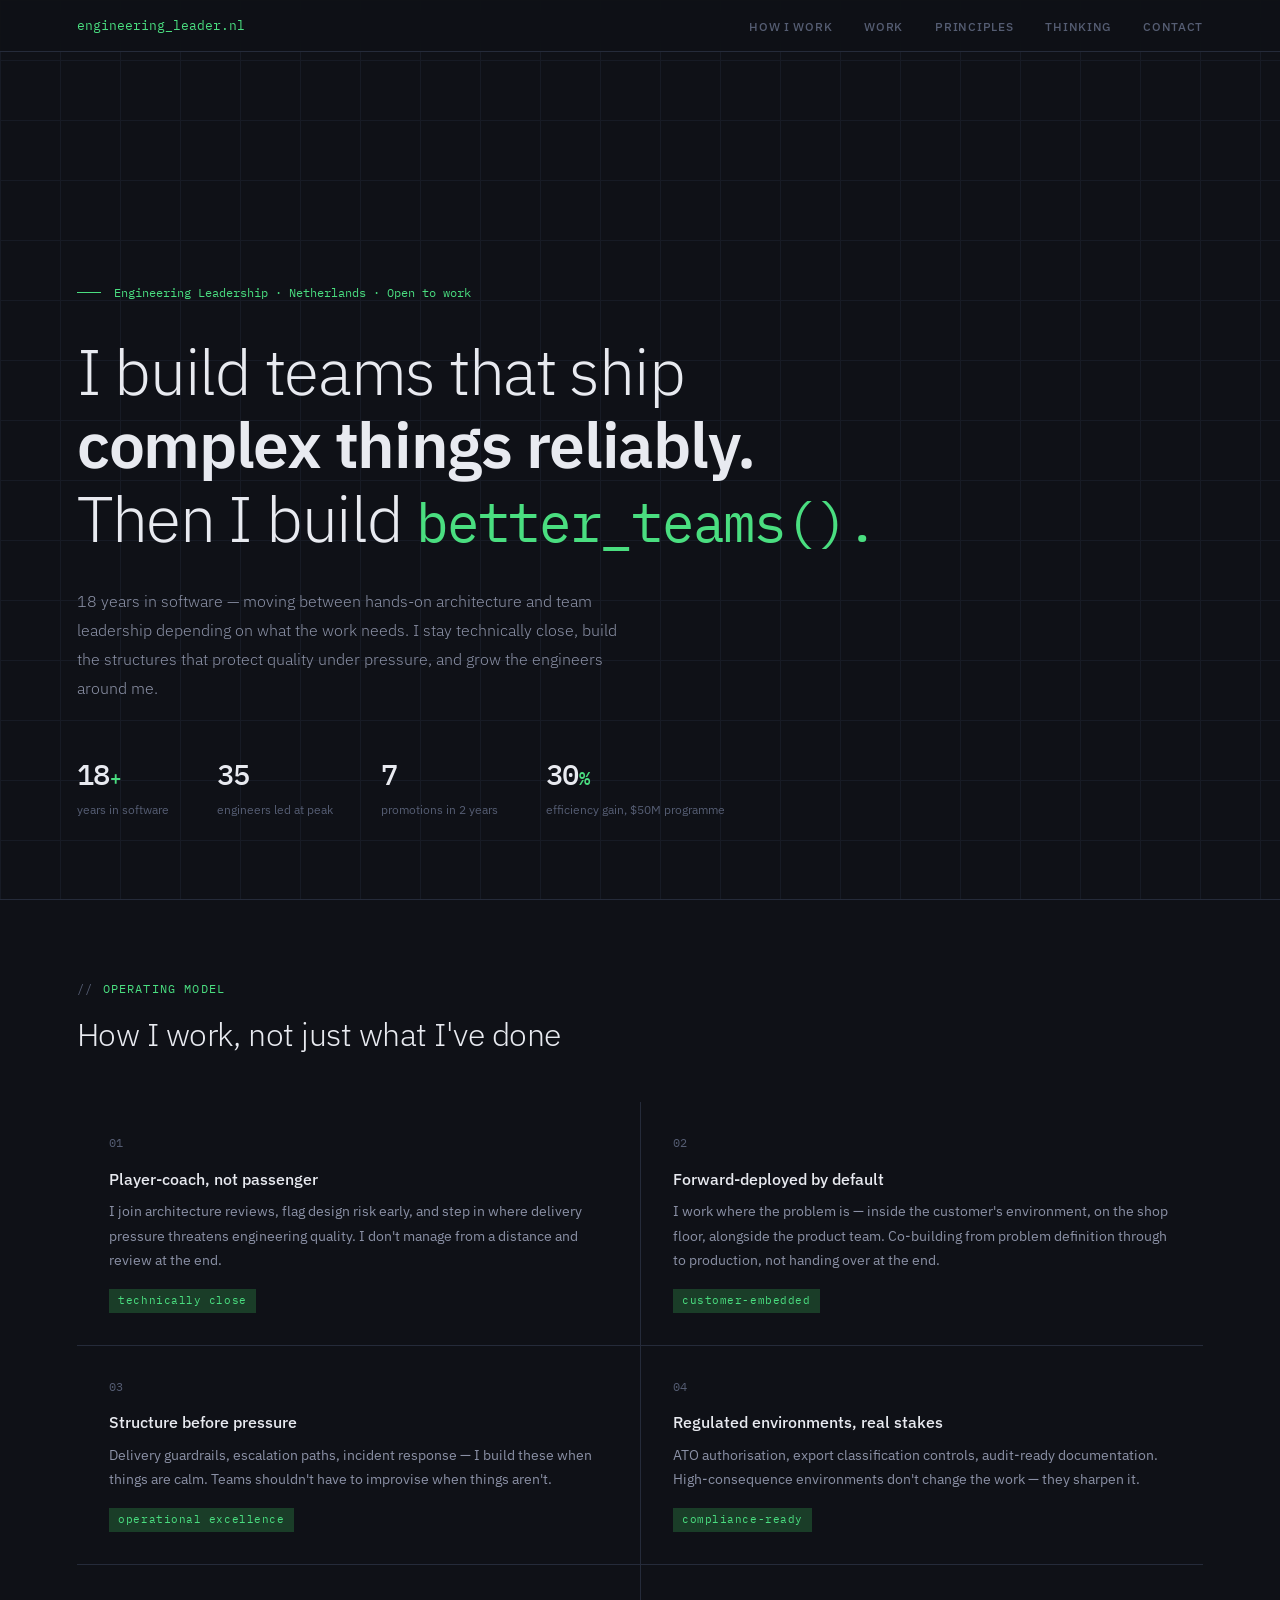
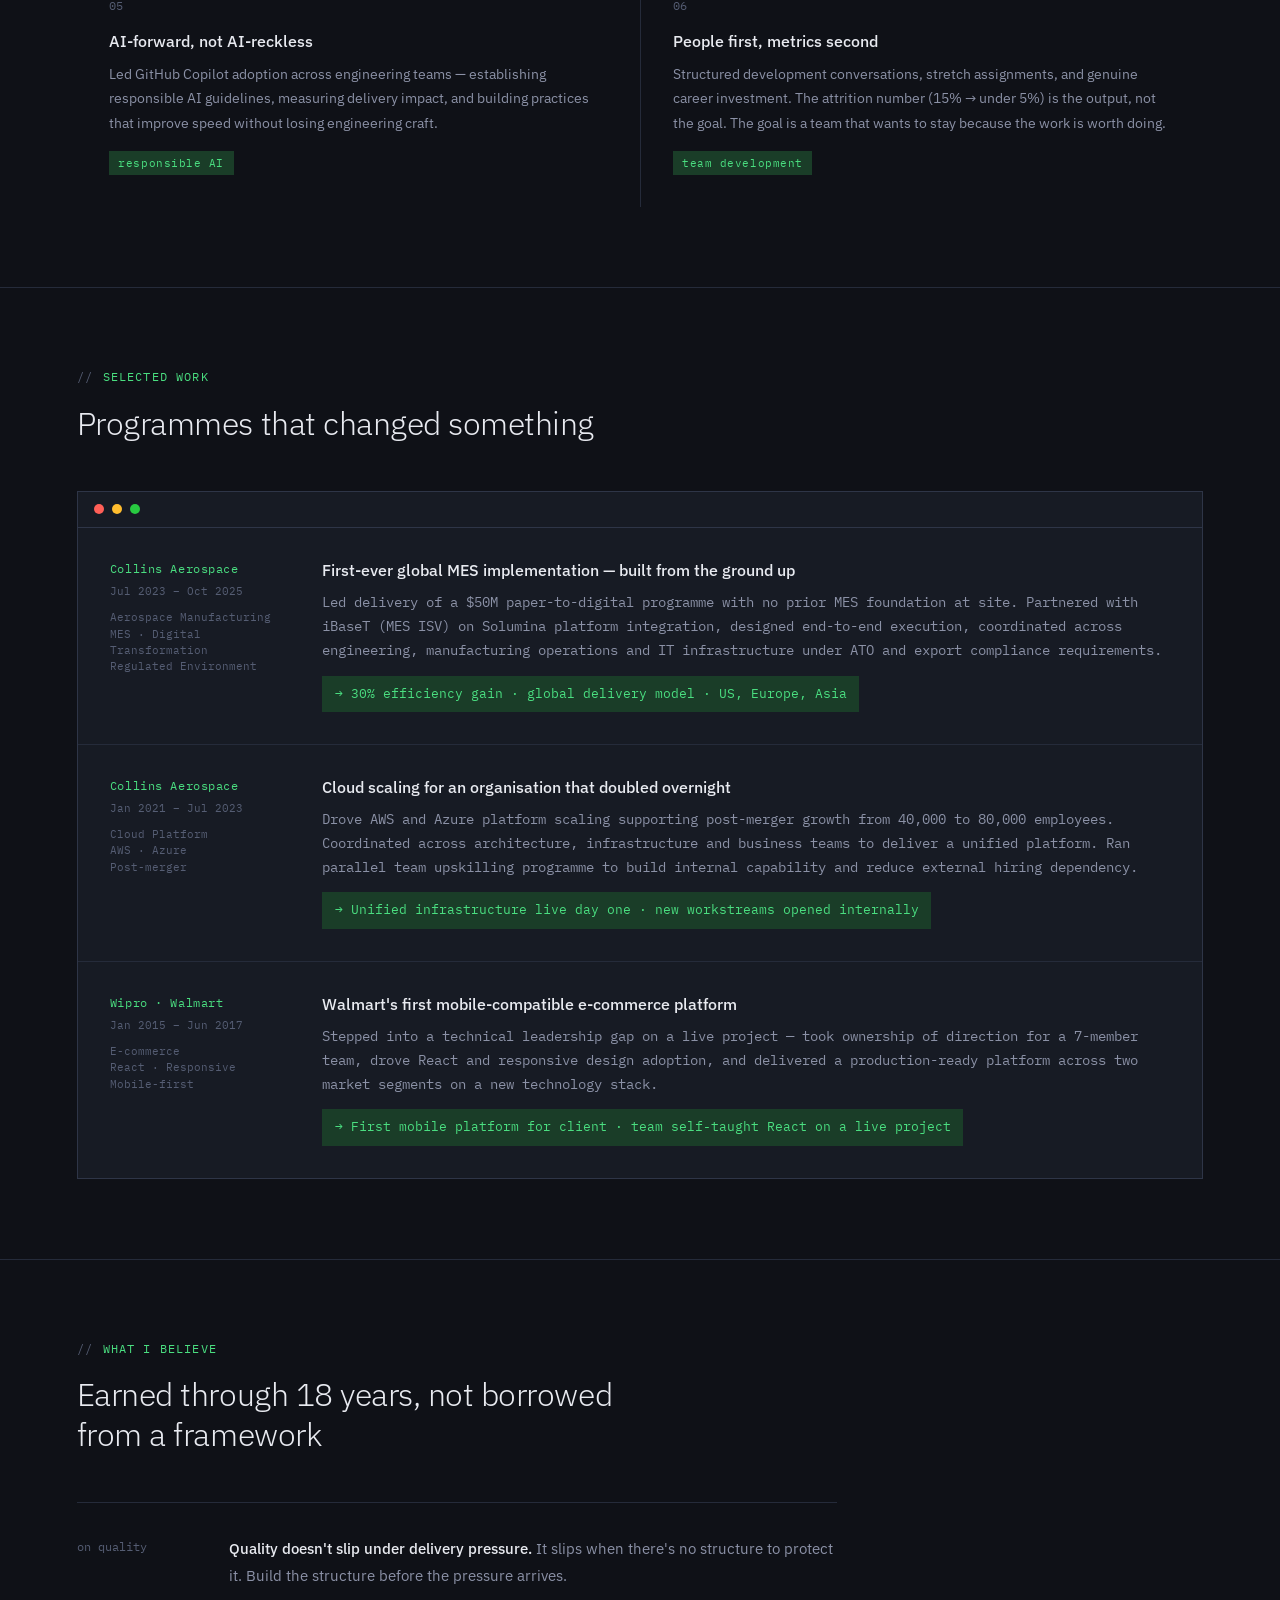
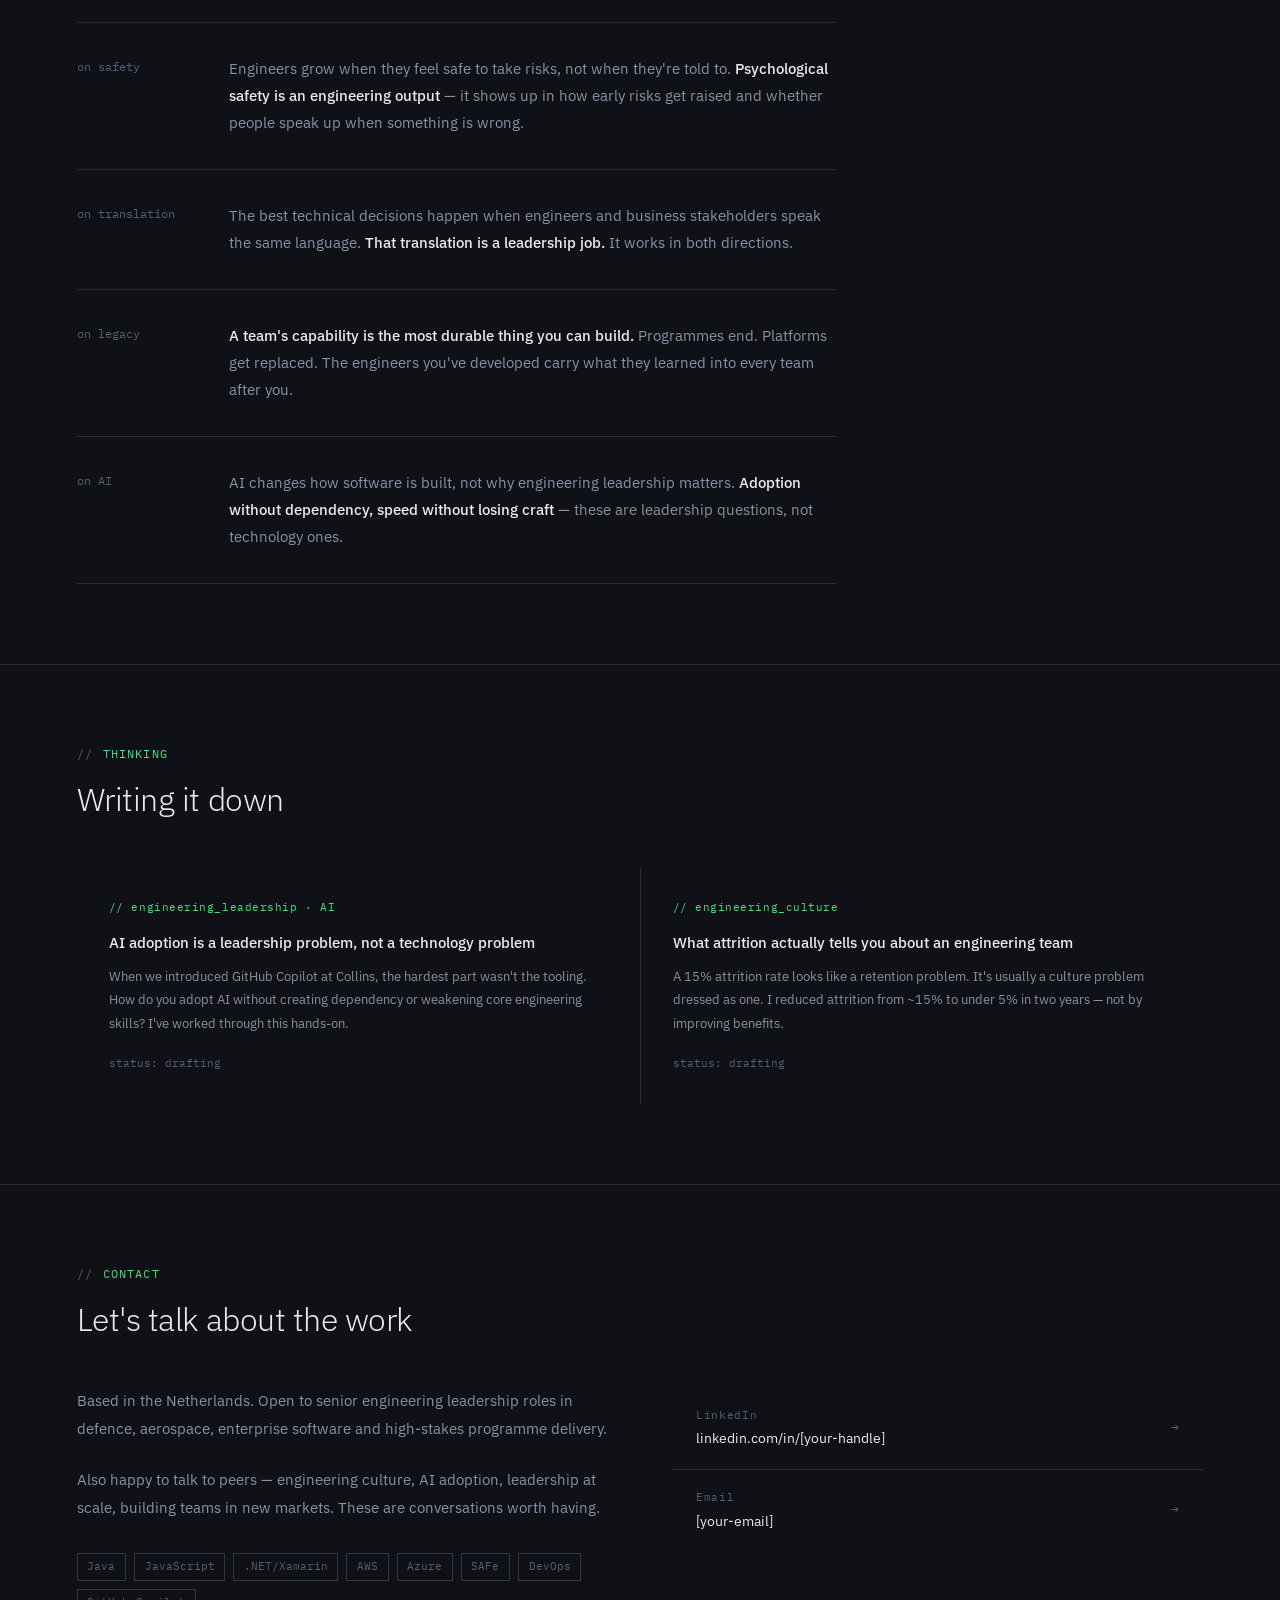
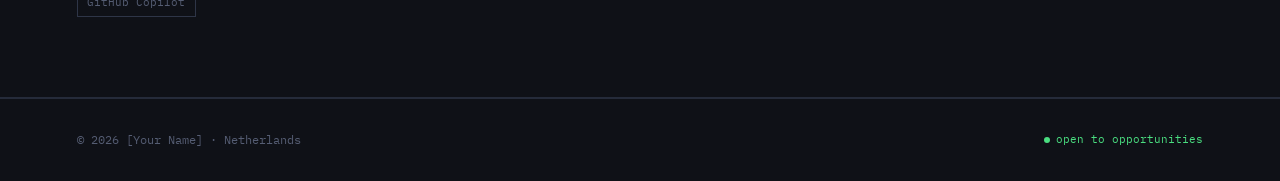
==== index.html @ f7f2f06c "Template commit" ====
<!DOCTYPE html>
<html lang="en">
<head>
<meta charset="UTF-8"/>
<meta name="viewport" content="width=device-width, initial-scale=1.0"/>
<title>Portfolio — Minimal</title>
<link href="https://fonts.googleapis.com/css2?family=IBM+Plex+Mono:wght@400;500&family=IBM+Plex+Sans:wght@300;400;500;600&display=swap" rel="stylesheet"/>
<style>
*,*::before,*::after{box-sizing:border-box;margin:0;padding:0}
:root{
  --bg:#0F1117;
  --bg2:#171B24;
  --bg3:#1E2330;
  --text:#E8EAF0;
  --text2:#8B91A6;
  --text3:#555D73;
  --green:#4ADE80;
  --green-dim:#1A3D28;
  --border:#252B3A;
  --border2:#2E3547;
}
html{scroll-behavior:smooth}
body{font-family:'IBM Plex Sans',sans-serif;background:var(--bg);color:var(--text);font-size:16px;line-height:1.6;-webkit-font-smoothing:antialiased}

/* NAV */
nav{position:fixed;top:0;left:0;right:0;z-index:100;background:rgba(15,17,23,0.95);backdrop-filter:blur(12px);border-bottom:1px solid var(--border);padding:0 6vw;display:flex;justify-content:space-between;align-items:center;height:52px}
.nav-mono{font-family:'IBM Plex Mono',monospace;font-size:0.82rem;color:var(--green)}
.nav-links{display:flex;gap:2rem;list-style:none}
.nav-links a{font-size:0.75rem;font-weight:500;letter-spacing:0.06em;text-transform:uppercase;color:var(--text3);text-decoration:none;transition:color 0.2s}
.nav-links a:hover{color:var(--text)}

/* HERO */
.hero{min-height:100vh;display:flex;flex-direction:column;justify-content:flex-end;padding:8rem 6vw 5rem;border-bottom:1px solid var(--border);position:relative;overflow:hidden}
.hero-grid-bg{position:absolute;inset:0;background-image:linear-gradient(var(--border) 1px,transparent 1px),linear-gradient(90deg,var(--border) 1px,transparent 1px);background-size:60px 60px;opacity:0.4;pointer-events:none}
.hero-inner{position:relative;z-index:1;max-width:900px}
.hero-tag{font-family:'IBM Plex Mono',monospace;font-size:0.78rem;color:var(--green);margin-bottom:2rem;display:flex;align-items:center;gap:0.8rem}
.hero-tag::before{content:'';display:block;width:24px;height:1px;background:var(--green)}
.hero h1{font-size:clamp(2.2rem,5vw,4rem);font-weight:300;line-height:1.15;letter-spacing:-0.02em;color:var(--text);margin-bottom:2rem}
.hero h1 strong{font-weight:600;color:var(--text)}
.hero h1 .mono{font-family:'IBM Plex Mono',monospace;font-size:0.85em;color:var(--green);font-weight:400}
.hero-desc{font-size:1rem;font-weight:300;color:var(--text2);max-width:560px;line-height:1.8;margin-bottom:3rem}
.hero-stats{display:flex;gap:3rem;flex-wrap:wrap}
.hero-stat{}
.hero-stat-num{font-family:'IBM Plex Mono',monospace;font-size:1.8rem;color:var(--text);font-weight:500;letter-spacing:-0.02em}
.hero-stat-num span{color:var(--green);font-size:1.2rem}
.hero-stat-label{font-size:0.75rem;color:var(--text3);margin-top:0.2rem;font-weight:400}

/* SECTIONS */
section{padding:5rem 6vw;border-bottom:1px solid var(--border)}
.sec-label{font-family:'IBM Plex Mono',monospace;font-size:0.72rem;color:var(--green);letter-spacing:0.1em;text-transform:uppercase;margin-bottom:1rem;display:flex;align-items:center;gap:0.6rem}
.sec-label::before{content:'//';color:var(--text3)}
.sec-title{font-size:clamp(1.4rem,2.5vw,2rem);font-weight:300;color:var(--text);letter-spacing:-0.015em;margin-bottom:3rem;max-width:540px;line-height:1.25}

/* HOW I WORK — leads content here */
.how-grid{display:grid;grid-template-columns:1fr 1fr;gap:1px;background:var(--border)}
.how-cell{background:var(--bg);padding:2rem;transition:background 0.2s}
.how-cell:hover{background:var(--bg2)}
.how-cell-num{font-family:'IBM Plex Mono',monospace;font-size:0.72rem;color:var(--text3);margin-bottom:1rem}
.how-cell h3{font-size:1rem;font-weight:500;color:var(--text);margin-bottom:0.6rem;line-height:1.3}
.how-cell p{font-size:0.88rem;color:var(--text2);line-height:1.75}
.how-cell .tag{display:inline-block;margin-top:1rem;font-family:'IBM Plex Mono',monospace;font-size:0.68rem;color:var(--green);background:var(--green-dim);padding:0.2rem 0.6rem;letter-spacing:0.05em}

/* WORK — terminal style */
.work-terminal{background:var(--bg2);border:1px solid var(--border2);font-family:'IBM Plex Mono',monospace}
.terminal-bar{padding:0.8rem 1rem;border-bottom:1px solid var(--border2);display:flex;align-items:center;gap:0.5rem}
.dot{width:10px;height:10px;border-radius:50%}
.dot-r{background:#FF5F57}
.dot-y{background:#FFBD2E}
.dot-g{background:#28CA41}
.terminal-body{padding:0}
.work-entry{padding:2rem;border-bottom:1px solid var(--border);display:grid;grid-template-columns:180px 1fr;gap:2rem;align-items:start}
.work-entry:last-child{border-bottom:none}
.work-entry-meta{}
.work-entry-org{font-size:0.72rem;color:var(--green);margin-bottom:0.3rem;letter-spacing:0.05em}
.work-entry-period{font-size:0.7rem;color:var(--text3)}
.work-entry-domain{font-size:0.68rem;color:var(--text3);margin-top:0.5rem;line-height:1.5}
.work-entry-content h3{font-family:'IBM Plex Sans',sans-serif;font-size:1rem;font-weight:500;color:var(--text);margin-bottom:0.6rem;line-height:1.35}
.work-entry-content p{font-size:0.85rem;color:var(--text2);line-height:1.75;margin-bottom:0.8rem}
.work-entry-result{font-size:0.8rem;color:var(--green);font-family:'IBM Plex Mono',monospace;padding:0.5rem 0.8rem;background:var(--green-dim);display:inline-block}

/* PRINCIPLES */
.principles-list{display:flex;flex-direction:column;gap:0;max-width:760px}
.principle-row{display:grid;grid-template-columns:120px 1fr;gap:2rem;padding:2rem 0;border-bottom:1px solid var(--border);align-items:start}
.principle-row:first-child{border-top:1px solid var(--border)}
.principle-key{font-family:'IBM Plex Mono',monospace;font-size:0.72rem;color:var(--text3);line-height:1.5;padding-top:0.2rem}
.principle-val{font-size:0.95rem;color:var(--text2);line-height:1.8}
.principle-val strong{color:var(--text);font-weight:500}

/* THINKING */
.writing-grid{display:grid;grid-template-columns:1fr 1fr;gap:1px;background:var(--border)}
.writing-card{background:var(--bg);padding:2rem;transition:background 0.2s}
.writing-card:hover{background:var(--bg2)}
.writing-card-tag{font-family:'IBM Plex Mono',monospace;font-size:0.68rem;color:var(--green);margin-bottom:1rem;letter-spacing:0.05em}
.writing-card h3{font-size:0.95rem;font-weight:500;color:var(--text);margin-bottom:0.7rem;line-height:1.4}
.writing-card p{font-size:0.84rem;color:var(--text2);line-height:1.75}
.writing-card .status{font-family:'IBM Plex Mono',monospace;font-size:0.68rem;color:var(--text3);margin-top:1.2rem}

/* CONTACT */
.contact-split{display:grid;grid-template-columns:1fr 1fr;gap:4rem;align-items:start}
.contact-left p{font-size:0.95rem;color:var(--text2);line-height:1.8;margin-bottom:1.5rem}
.contact-left .stack{display:flex;flex-wrap:wrap;gap:0.5rem;margin-top:2rem}
.stack-tag{font-family:'IBM Plex Mono',monospace;font-size:0.7rem;color:var(--text3);border:1px solid var(--border2);padding:0.25rem 0.6rem}
.contact-right{display:flex;flex-direction:column;gap:1px;background:var(--border)}
.contact-item{background:var(--bg);padding:1.2rem 1.5rem;display:flex;align-items:center;justify-content:space-between;text-decoration:none;transition:background 0.2s}
.contact-item:hover{background:var(--bg3)}
.contact-item-inner{}
.contact-item-label{font-family:'IBM Plex Mono',monospace;font-size:0.68rem;color:var(--text3);margin-bottom:0.2rem;letter-spacing:0.06em}
.contact-item-val{font-size:0.88rem;color:var(--text);font-weight:400}
.contact-arrow{font-family:'IBM Plex Mono',monospace;color:var(--text3);font-size:0.8rem;transition:color 0.2s}
.contact-item:hover .contact-arrow{color:var(--green)}

/* FOOTER */
footer{padding:2rem 6vw;display:flex;justify-content:space-between;align-items:center;flex-wrap:wrap;gap:1rem;border-top:1px solid var(--border)}
footer p{font-family:'IBM Plex Mono',monospace;font-size:0.72rem;color:var(--text3)}
.footer-status{font-family:'IBM Plex Mono',monospace;font-size:0.7rem;color:var(--green);display:flex;align-items:center;gap:0.4rem}
.status-dot{width:6px;height:6px;border-radius:50%;background:var(--green);animation:pulse 2s infinite}
@keyframes pulse{0%,100%{opacity:1}50%{opacity:0.4}}

@media(max-width:720px){
  .hero-stats{gap:2rem}
  .how-grid,.writing-grid,.contact-split{grid-template-columns:1fr}
  .work-entry{grid-template-columns:1fr}
  .principle-row{grid-template-columns:80px 1fr;gap:1rem}
  .nav-links{display:none}
}
</style>
</head>
<body>

<nav>
  <span class="nav-mono">engineering_leader.nl</span>
  <ul class="nav-links">
    <li><a href="#how">How I work</a></li>
    <li><a href="#work">Work</a></li>
    <li><a href="#principles">Principles</a></li>
    <li><a href="#thinking">Thinking</a></li>
    <li><a href="#contact">Contact</a></li>
  </ul>
</nav>

<!-- HERO -->
<div class="hero">
  <div class="hero-grid-bg"></div>
  <div class="hero-inner">
    <p class="hero-tag">Engineering Leadership · Netherlands · Open to work</p>
    <h1>I build teams that ship<br><strong>complex things reliably.</strong><br>Then I build <span class="mono">better_teams().</span></h1>
    <p class="hero-desc">18 years in software — moving between hands-on architecture and team leadership depending on what the work needs. I stay technically close, build the structures that protect quality under pressure, and grow the engineers around me.</p>
    <div class="hero-stats">
      <div class="hero-stat">
        <div class="hero-stat-num">18<span>+</span></div>
        <div class="hero-stat-label">years in software</div>
      </div>
      <div class="hero-stat">
        <div class="hero-stat-num">35</div>
        <div class="hero-stat-label">engineers led at peak</div>
      </div>
      <div class="hero-stat">
        <div class="hero-stat-num">7</div>
        <div class="hero-stat-label">promotions in 2 years</div>
      </div>
      <div class="hero-stat">
        <div class="hero-stat-num">30<span>%</span></div>
        <div class="hero-stat-label">efficiency gain, $50M programme</div>
      </div>
    </div>
  </div>
</div>

<!-- HOW I WORK — leads here, not buried at the end -->
<section id="how">
  <p class="sec-label">Operating model</p>
  <h2 class="sec-title">How I work, not just what I've done</h2>
  <div class="how-grid">
    <div class="how-cell">
      <div class="how-cell-num">01</div>
      <h3>Player-coach, not passenger</h3>
      <p>I join architecture reviews, flag design risk early, and step in where delivery pressure threatens engineering quality. I don't manage from a distance and review at the end.</p>
      <span class="tag">technically close</span>
    </div>
    <div class="how-cell">
      <div class="how-cell-num">02</div>
      <h3>Forward-deployed by default</h3>
      <p>I work where the problem is — inside the customer's environment, on the shop floor, alongside the product team. Co-building from problem definition through to production, not handing over at the end.</p>
      <span class="tag">customer-embedded</span>
    </div>
    <div class="how-cell">
      <div class="how-cell-num">03</div>
      <h3>Structure before pressure</h3>
      <p>Delivery guardrails, escalation paths, incident response — I build these when things are calm. Teams shouldn't have to improvise when things aren't.</p>
      <span class="tag">operational excellence</span>
    </div>
    <div class="how-cell">
      <div class="how-cell-num">04</div>
      <h3>Regulated environments, real stakes</h3>
      <p>ATO authorisation, export classification controls, audit-ready documentation. High-consequence environments don't change the work — they sharpen it.</p>
      <span class="tag">compliance-ready</span>
    </div>
    <div class="how-cell">
      <div class="how-cell-num">05</div>
      <h3>AI-forward, not AI-reckless</h3>
      <p>Led GitHub Copilot adoption across engineering teams — establishing responsible AI guidelines, measuring delivery impact, and building practices that improve speed without losing engineering craft.</p>
      <span class="tag">responsible AI</span>
    </div>
    <div class="how-cell">
      <div class="how-cell-num">06</div>
      <h3>People first, metrics second</h3>
      <p>Structured development conversations, stretch assignments, and genuine career investment. The attrition number (15% → under 5%) is the output, not the goal. The goal is a team that wants to stay because the work is worth doing.</p>
      <span class="tag">team development</span>
    </div>
  </div>
</section>

<!-- WORK -->
<section id="work">
  <p class="sec-label">Selected work</p>
  <h2 class="sec-title">Programmes that changed something</h2>
  <div class="work-terminal">
    <div class="terminal-bar">
      <div class="dot dot-r"></div>
      <div class="dot dot-y"></div>
      <div class="dot dot-g"></div>
    </div>
    <div class="terminal-body">
      <div class="work-entry">
        <div class="work-entry-meta">
          <div class="work-entry-org">Collins Aerospace</div>
          <div class="work-entry-period">Jul 2023 – Oct 2025</div>
          <div class="work-entry-domain">Aerospace Manufacturing<br>MES · Digital Transformation<br>Regulated Environment</div>
        </div>
        <div class="work-entry-content">
          <h3>First-ever global MES implementation — built from the ground up</h3>
          <p>Led delivery of a $50M paper-to-digital programme with no prior MES foundation at site. Partnered with iBaseT (MES ISV) on Solumina platform integration, designed end-to-end execution, coordinated across engineering, manufacturing operations and IT infrastructure under ATO and export compliance requirements.</p>
          <span class="work-entry-result">→ 30% efficiency gain · global delivery model · US, Europe, Asia</span>
        </div>
      </div>
      <div class="work-entry">
        <div class="work-entry-meta">
          <div class="work-entry-org">Collins Aerospace</div>
          <div class="work-entry-period">Jan 2021 – Jul 2023</div>
          <div class="work-entry-domain">Cloud Platform<br>AWS · Azure<br>Post-merger</div>
        </div>
        <div class="work-entry-content">
          <h3>Cloud scaling for an organisation that doubled overnight</h3>
          <p>Drove AWS and Azure platform scaling supporting post-merger growth from 40,000 to 80,000 employees. Coordinated across architecture, infrastructure and business teams to deliver a unified platform. Ran parallel team upskilling programme to build internal capability and reduce external hiring dependency.</p>
          <span class="work-entry-result">→ Unified infrastructure live day one · new workstreams opened internally</span>
        </div>
      </div>
      <div class="work-entry">
        <div class="work-entry-meta">
          <div class="work-entry-org">Wipro · Walmart</div>
          <div class="work-entry-period">Jan 2015 – Jun 2017</div>
          <div class="work-entry-domain">E-commerce<br>React · Responsive<br>Mobile-first</div>
        </div>
        <div class="work-entry-content">
          <h3>Walmart's first mobile-compatible e-commerce platform</h3>
          <p>Stepped into a technical leadership gap on a live project — took ownership of direction for a 7-member team, drove React and responsive design adoption, and delivered a production-ready platform across two market segments on a new technology stack.</p>
          <span class="work-entry-result">→ First mobile platform for client · team self-taught React on a live project</span>
        </div>
      </div>
    </div>
  </div>
</section>

<!-- PRINCIPLES -->
<section id="principles">
  <p class="sec-label">What I believe</p>
  <h2 class="sec-title">Earned through 18 years, not borrowed from a framework</h2>
  <div class="principles-list">
    <div class="principle-row">
      <div class="principle-key">on quality</div>
      <div class="principle-val"><strong>Quality doesn't slip under delivery pressure.</strong> It slips when there's no structure to protect it. Build the structure before the pressure arrives.</div>
    </div>
    <div class="principle-row">
      <div class="principle-key">on safety</div>
      <div class="principle-val">Engineers grow when they feel safe to take risks, not when they're told to. <strong>Psychological safety is an engineering output</strong> — it shows up in how early risks get raised and whether people speak up when something is wrong.</div>
    </div>
    <div class="principle-row">
      <div class="principle-key">on translation</div>
      <div class="principle-val">The best technical decisions happen when engineers and business stakeholders speak the same language. <strong>That translation is a leadership job.</strong> It works in both directions.</div>
    </div>
    <div class="principle-row">
      <div class="principle-key">on legacy</div>
      <div class="principle-val"><strong>A team's capability is the most durable thing you can build.</strong> Programmes end. Platforms get replaced. The engineers you've developed carry what they learned into every team after you.</div>
    </div>
    <div class="principle-row">
      <div class="principle-key">on AI</div>
      <div class="principle-val">AI changes how software is built, not why engineering leadership matters. <strong>Adoption without dependency, speed without losing craft</strong> — these are leadership questions, not technology ones.</div>
    </div>
  </div>
</section>

<!-- THINKING -->
<section id="thinking">
  <p class="sec-label">Thinking</p>
  <h2 class="sec-title">Writing it down</h2>
  <div class="writing-grid">
    <div class="writing-card">
      <div class="writing-card-tag">// engineering_leadership · AI</div>
      <h3>AI adoption is a leadership problem, not a technology problem</h3>
      <p>When we introduced GitHub Copilot at Collins, the hardest part wasn't the tooling. How do you adopt AI without creating dependency or weakening core engineering skills? I've worked through this hands-on.</p>
      <div class="status">status: drafting</div>
    </div>
    <div class="writing-card">
      <div class="writing-card-tag">// engineering_culture</div>
      <h3>What attrition actually tells you about an engineering team</h3>
      <p>A 15% attrition rate looks like a retention problem. It's usually a culture problem dressed as one. I reduced attrition from ~15% to under 5% in two years — not by improving benefits.</p>
      <div class="status">status: drafting</div>
    </div>
  </div>
</section>

<!-- CONTACT -->
<section id="contact">
  <p class="sec-label">Contact</p>
  <h2 class="sec-title">Let's talk about the work</h2>
  <div class="contact-split">
    <div class="contact-left">
      <p>Based in the Netherlands. Open to senior engineering leadership roles in defence, aerospace, enterprise software and high-stakes programme delivery.</p>
      <p>Also happy to talk to peers — engineering culture, AI adoption, leadership at scale, building teams in new markets. These are conversations worth having.</p>
      <div class="stack">
        <span class="stack-tag">Java</span>
        <span class="stack-tag">JavaScript</span>
        <span class="stack-tag">.NET/Xamarin</span>
        <span class="stack-tag">AWS</span>
        <span class="stack-tag">Azure</span>
        <span class="stack-tag">SAFe</span>
        <span class="stack-tag">DevOps</span>
        <span class="stack-tag">GitHub Copilot</span>
      </div>
    </div>
    <div class="contact-right">
      <a href="https://linkedin.com/in/[your-handle]" target="_blank" class="contact-item">
        <div class="contact-item-inner">
          <div class="contact-item-label">LinkedIn</div>
          <div class="contact-item-val">linkedin.com/in/[your-handle]</div>
        </div>
        <span class="contact-arrow">→</span>
      </a>
      <a href="mailto:[your-email]" class="contact-item">
        <div class="contact-item-inner">
          <div class="contact-item-label">Email</div>
          <div class="contact-item-val">[your-email]</div>
        </div>
        <span class="contact-arrow">→</span>
      </a>
    </div>
  </div>
</section>

<footer>
  <p>© 2026 [Your Name] · Netherlands</p>
  <span class="footer-status"><span class="status-dot"></span>open to opportunities</span>
</footer>

</body>
</html>
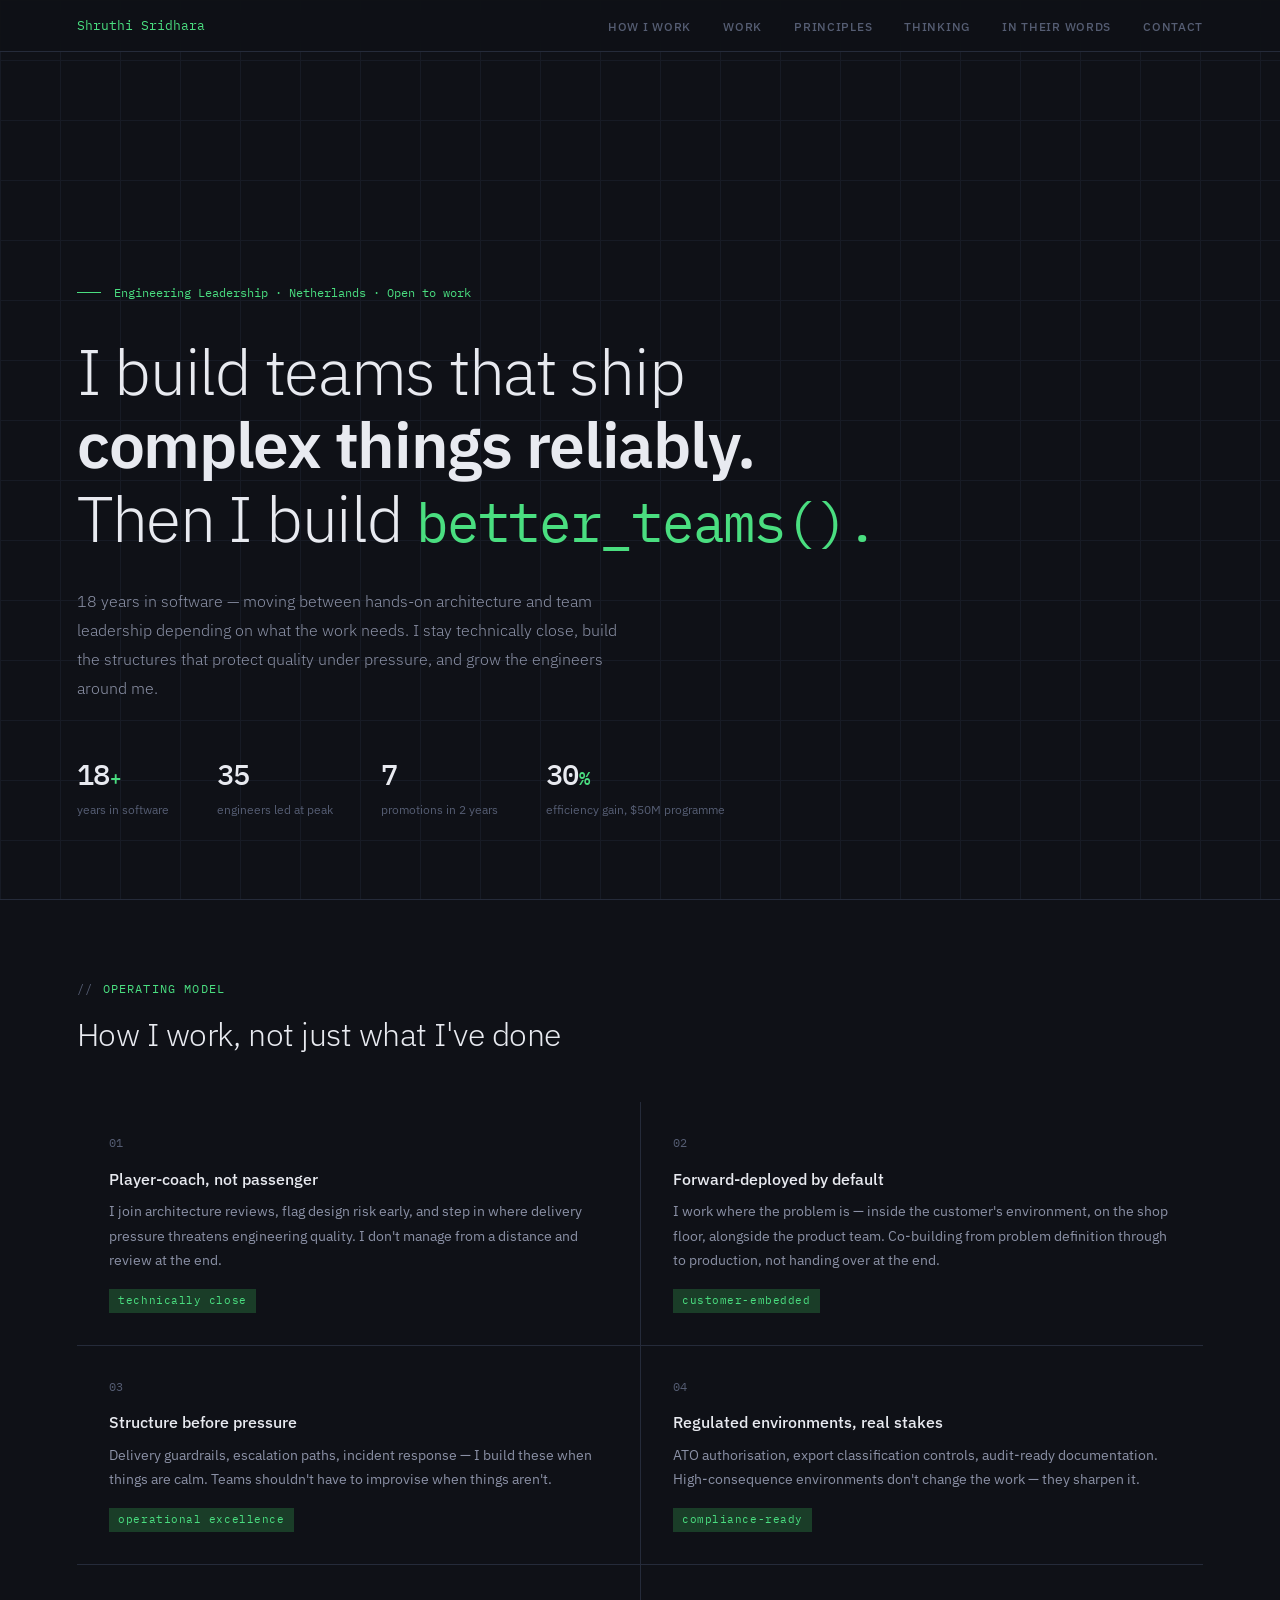
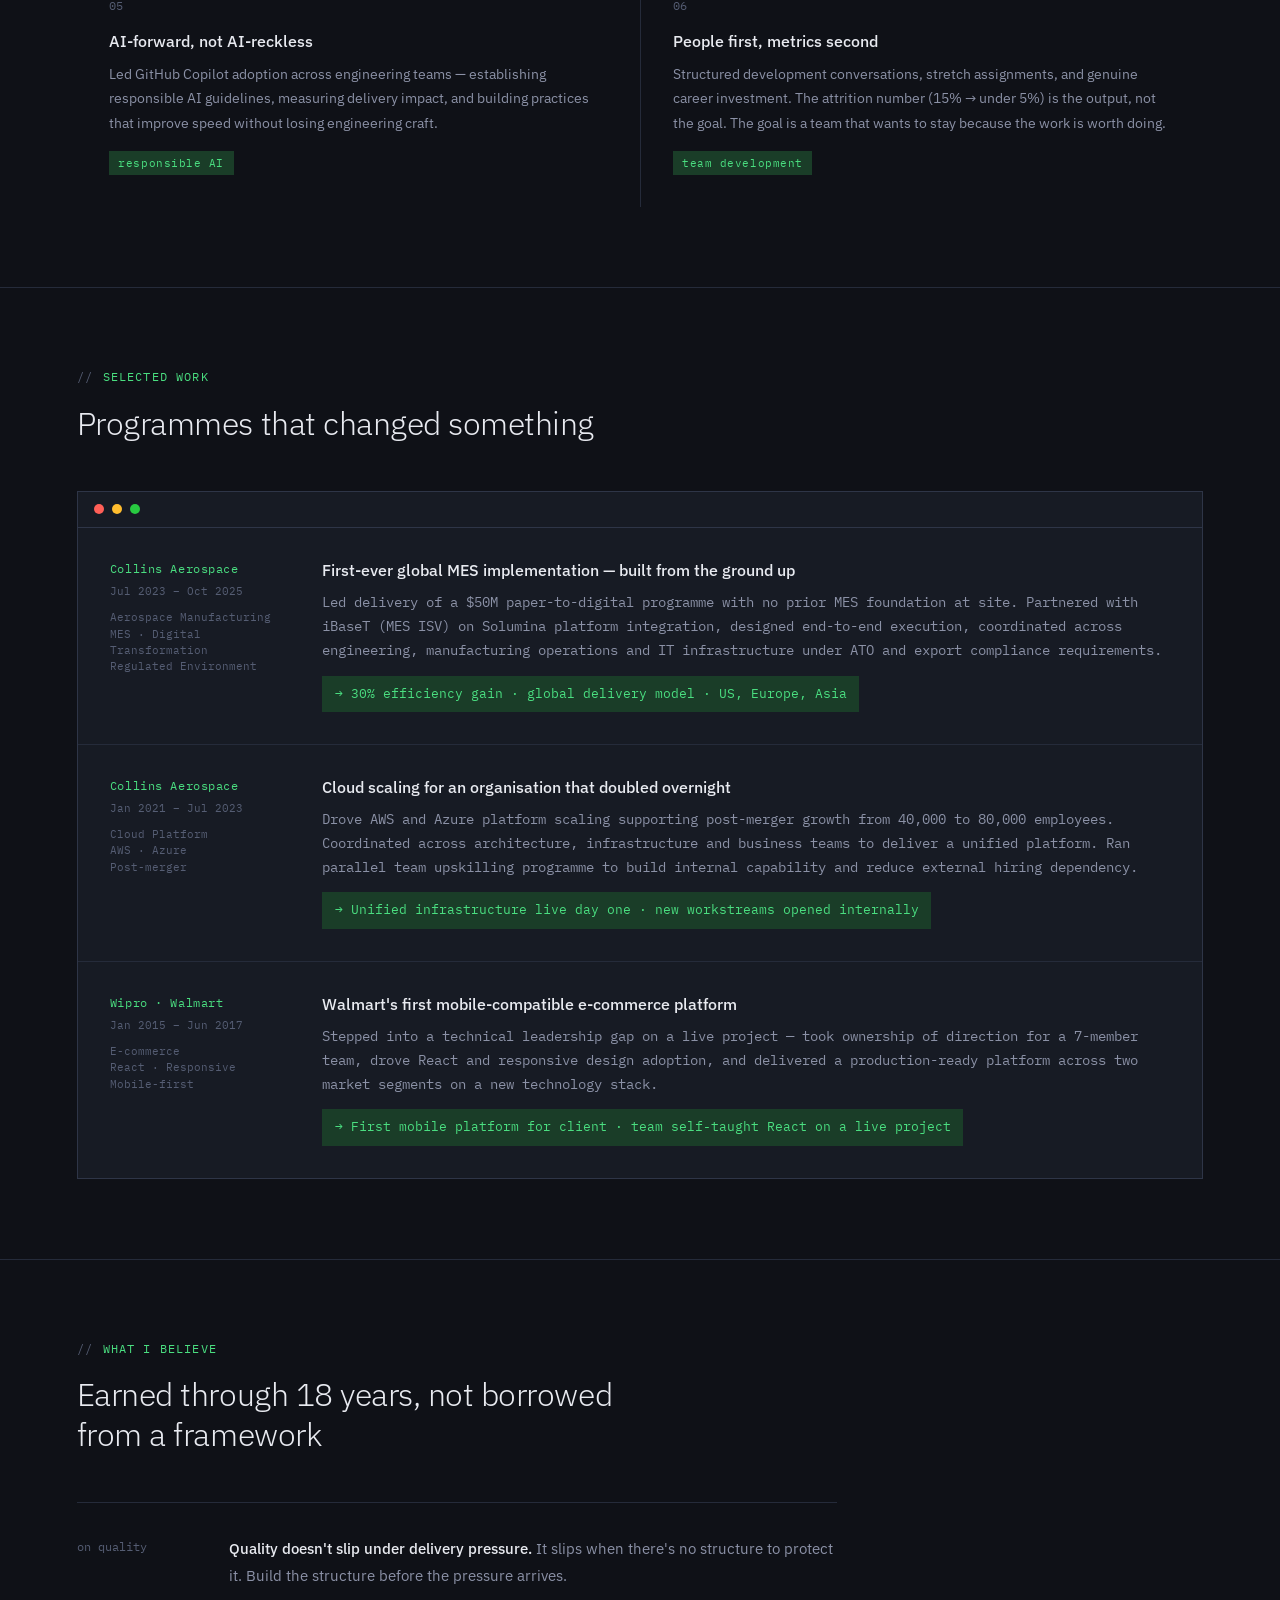
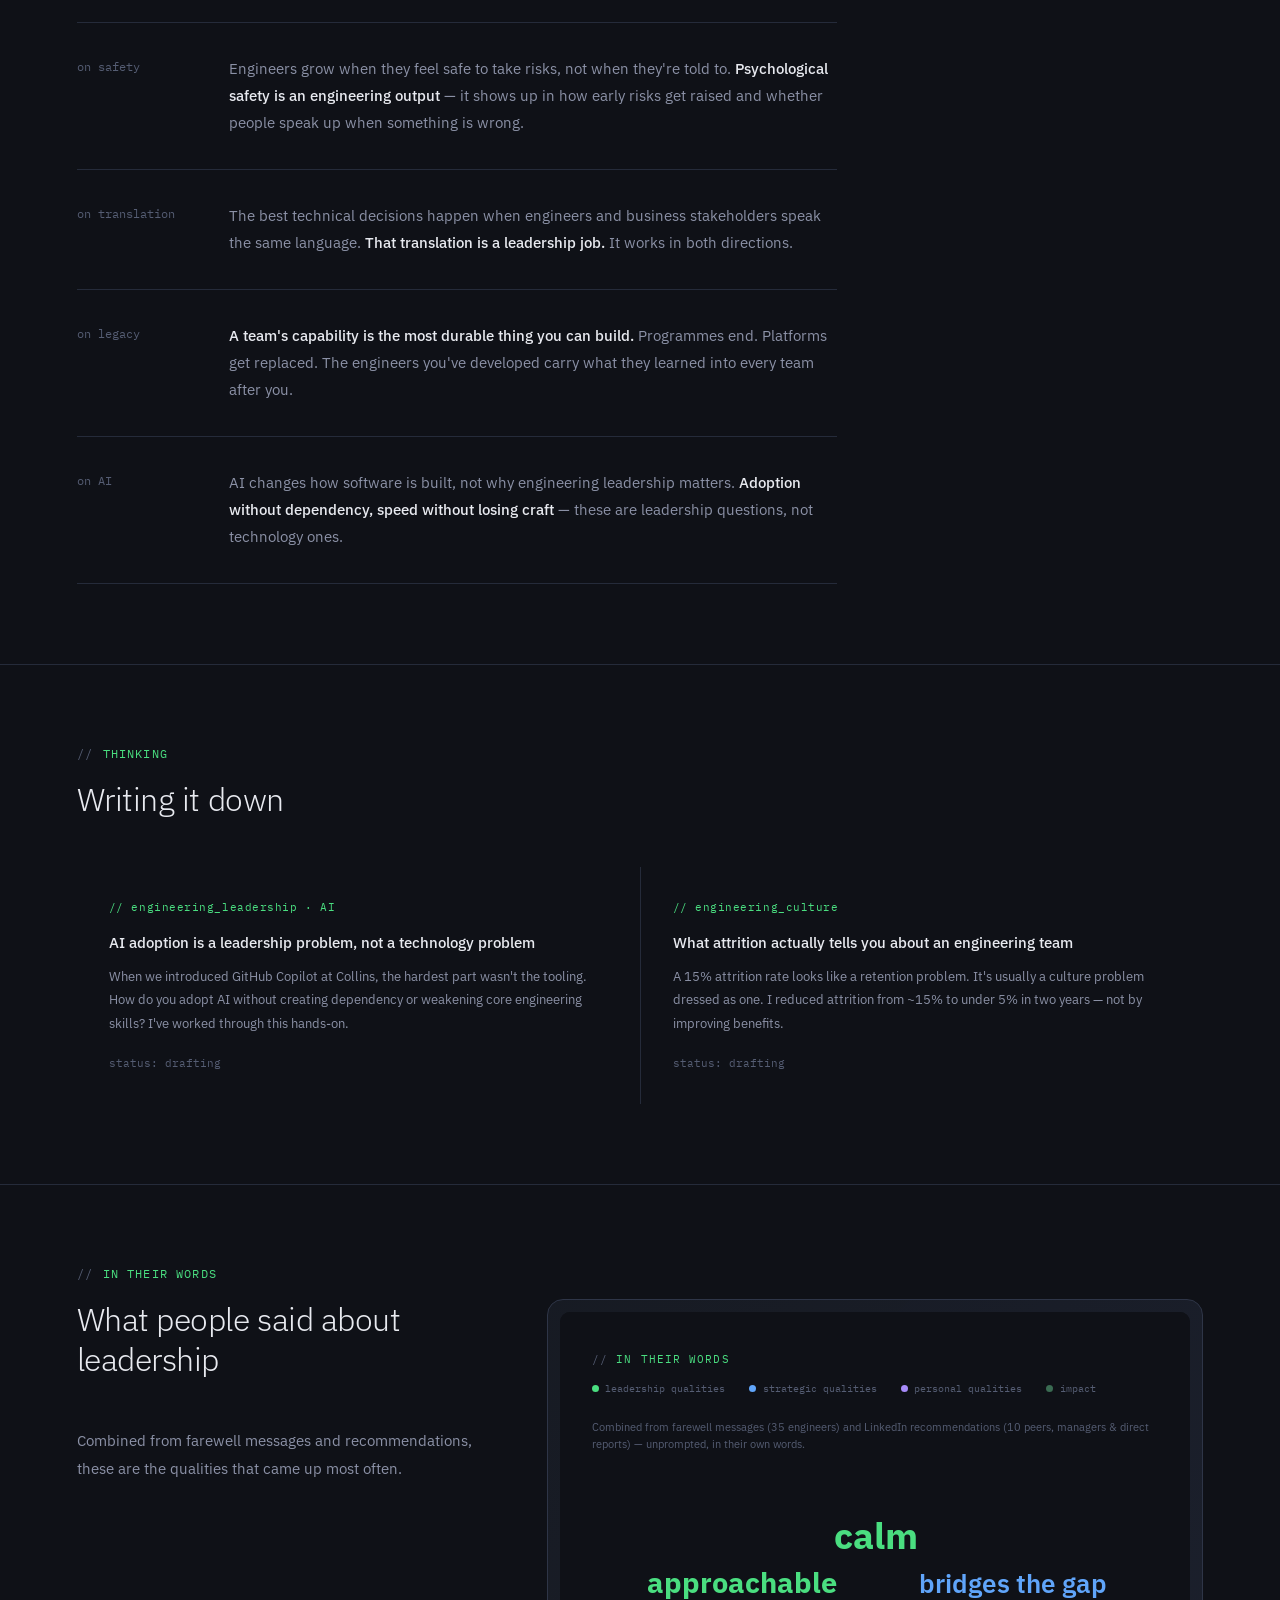
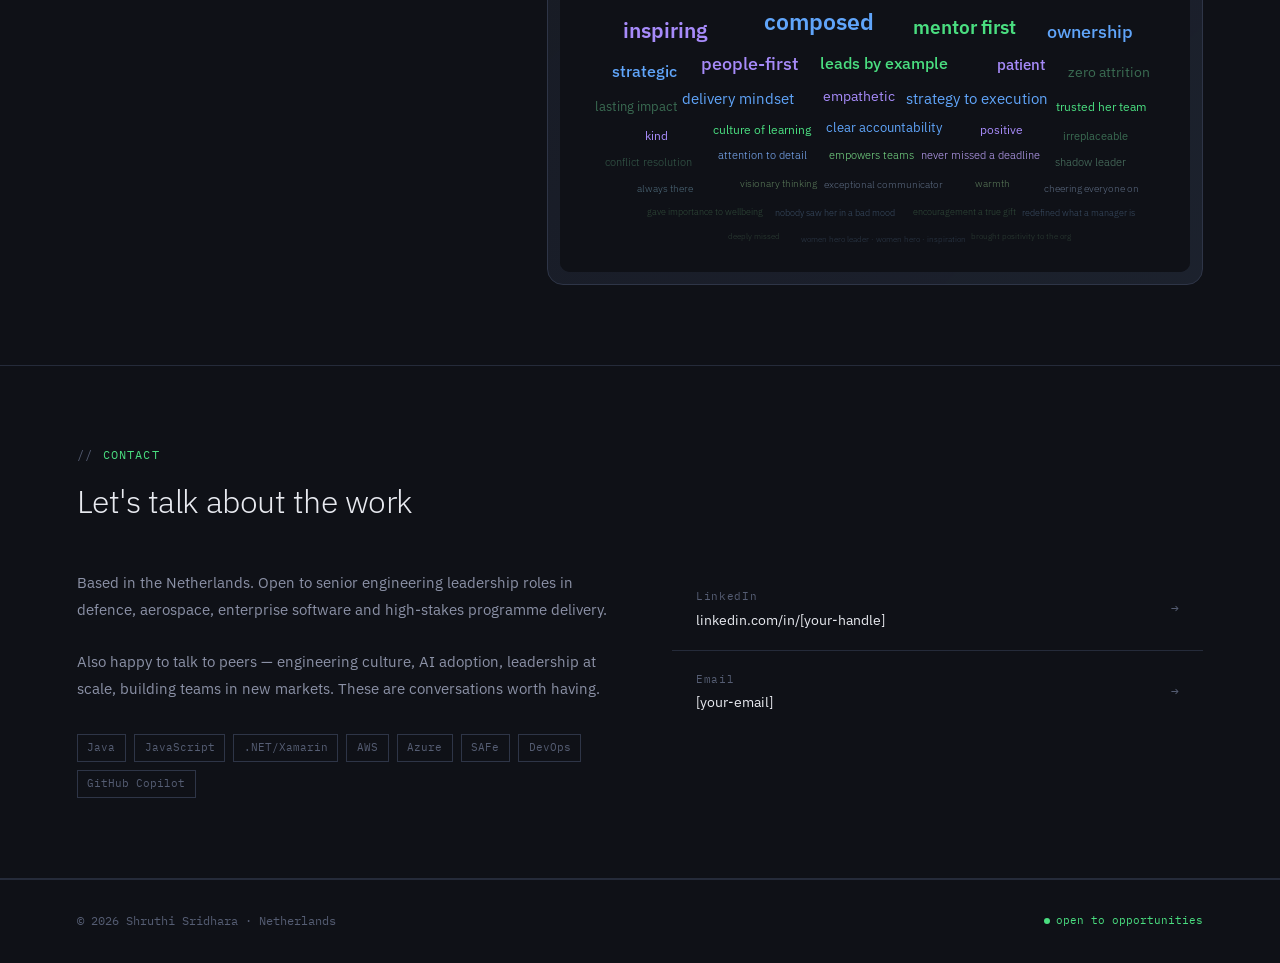
==== commit e89e2826: "Code cleaned up. Word cloud added" ====
--- a/index.html
+++ b/index.html
@@ -1,356 +1,15 @@
 <!DOCTYPE html>
 <html lang="en">
 <head>
-<meta charset="UTF-8"/>
-<meta name="viewport" content="width=device-width, initial-scale=1.0"/>
-<title>Portfolio — Minimal</title>
-<link href="https://fonts.googleapis.com/css2?family=IBM+Plex+Mono:wght@400;500&family=IBM+Plex+Sans:wght@300;400;500;600&display=swap" rel="stylesheet"/>
-<style>
-*,*::before,*::after{box-sizing:border-box;margin:0;padding:0}
-:root{
-  --bg:#0F1117;
-  --bg2:#171B24;
-  --bg3:#1E2330;
-  --text:#E8EAF0;
-  --text2:#8B91A6;
-  --text3:#555D73;
-  --green:#4ADE80;
-  --green-dim:#1A3D28;
-  --border:#252B3A;
-  --border2:#2E3547;
-}
-html{scroll-behavior:smooth}
-body{font-family:'IBM Plex Sans',sans-serif;background:var(--bg);color:var(--text);font-size:16px;line-height:1.6;-webkit-font-smoothing:antialiased}
-
-/* NAV */
-nav{position:fixed;top:0;left:0;right:0;z-index:100;background:rgba(15,17,23,0.95);backdrop-filter:blur(12px);border-bottom:1px solid var(--border);padding:0 6vw;display:flex;justify-content:space-between;align-items:center;height:52px}
-.nav-mono{font-family:'IBM Plex Mono',monospace;font-size:0.82rem;color:var(--green)}
-.nav-links{display:flex;gap:2rem;list-style:none}
-.nav-links a{font-size:0.75rem;font-weight:500;letter-spacing:0.06em;text-transform:uppercase;color:var(--text3);text-decoration:none;transition:color 0.2s}
-.nav-links a:hover{color:var(--text)}
-
-/* HERO */
-.hero{min-height:100vh;display:flex;flex-direction:column;justify-content:flex-end;padding:8rem 6vw 5rem;border-bottom:1px solid var(--border);position:relative;overflow:hidden}
-.hero-grid-bg{position:absolute;inset:0;background-image:linear-gradient(var(--border) 1px,transparent 1px),linear-gradient(90deg,var(--border) 1px,transparent 1px);background-size:60px 60px;opacity:0.4;pointer-events:none}
-.hero-inner{position:relative;z-index:1;max-width:900px}
-.hero-tag{font-family:'IBM Plex Mono',monospace;font-size:0.78rem;color:var(--green);margin-bottom:2rem;display:flex;align-items:center;gap:0.8rem}
-.hero-tag::before{content:'';display:block;width:24px;height:1px;background:var(--green)}
-.hero h1{font-size:clamp(2.2rem,5vw,4rem);font-weight:300;line-height:1.15;letter-spacing:-0.02em;color:var(--text);margin-bottom:2rem}
-.hero h1 strong{font-weight:600;color:var(--text)}
-.hero h1 .mono{font-family:'IBM Plex Mono',monospace;font-size:0.85em;color:var(--green);font-weight:400}
-.hero-desc{font-size:1rem;font-weight:300;color:var(--text2);max-width:560px;line-height:1.8;margin-bottom:3rem}
-.hero-stats{display:flex;gap:3rem;flex-wrap:wrap}
-.hero-stat{}
-.hero-stat-num{font-family:'IBM Plex Mono',monospace;font-size:1.8rem;color:var(--text);font-weight:500;letter-spacing:-0.02em}
-.hero-stat-num span{color:var(--green);font-size:1.2rem}
-.hero-stat-label{font-size:0.75rem;color:var(--text3);margin-top:0.2rem;font-weight:400}
-
-/* SECTIONS */
-section{padding:5rem 6vw;border-bottom:1px solid var(--border)}
-.sec-label{font-family:'IBM Plex Mono',monospace;font-size:0.72rem;color:var(--green);letter-spacing:0.1em;text-transform:uppercase;margin-bottom:1rem;display:flex;align-items:center;gap:0.6rem}
-.sec-label::before{content:'//';color:var(--text3)}
-.sec-title{font-size:clamp(1.4rem,2.5vw,2rem);font-weight:300;color:var(--text);letter-spacing:-0.015em;margin-bottom:3rem;max-width:540px;line-height:1.25}
-
-/* HOW I WORK — leads content here */
-.how-grid{display:grid;grid-template-columns:1fr 1fr;gap:1px;background:var(--border)}
-.how-cell{background:var(--bg);padding:2rem;transition:background 0.2s}
-.how-cell:hover{background:var(--bg2)}
-.how-cell-num{font-family:'IBM Plex Mono',monospace;font-size:0.72rem;color:var(--text3);margin-bottom:1rem}
-.how-cell h3{font-size:1rem;font-weight:500;color:var(--text);margin-bottom:0.6rem;line-height:1.3}
-.how-cell p{font-size:0.88rem;color:var(--text2);line-height:1.75}
-.how-cell .tag{display:inline-block;margin-top:1rem;font-family:'IBM Plex Mono',monospace;font-size:0.68rem;color:var(--green);background:var(--green-dim);padding:0.2rem 0.6rem;letter-spacing:0.05em}
-
-/* WORK — terminal style */
-.work-terminal{background:var(--bg2);border:1px solid var(--border2);font-family:'IBM Plex Mono',monospace}
-.terminal-bar{padding:0.8rem 1rem;border-bottom:1px solid var(--border2);display:flex;align-items:center;gap:0.5rem}
-.dot{width:10px;height:10px;border-radius:50%}
-.dot-r{background:#FF5F57}
-.dot-y{background:#FFBD2E}
-.dot-g{background:#28CA41}
-.terminal-body{padding:0}
-.work-entry{padding:2rem;border-bottom:1px solid var(--border);display:grid;grid-template-columns:180px 1fr;gap:2rem;align-items:start}
-.work-entry:last-child{border-bottom:none}
-.work-entry-meta{}
-.work-entry-org{font-size:0.72rem;color:var(--green);margin-bottom:0.3rem;letter-spacing:0.05em}
-.work-entry-period{font-size:0.7rem;color:var(--text3)}
-.work-entry-domain{font-size:0.68rem;color:var(--text3);margin-top:0.5rem;line-height:1.5}
-.work-entry-content h3{font-family:'IBM Plex Sans',sans-serif;font-size:1rem;font-weight:500;color:var(--text);margin-bottom:0.6rem;line-height:1.35}
-.work-entry-content p{font-size:0.85rem;color:var(--text2);line-height:1.75;margin-bottom:0.8rem}
-.work-entry-result{font-size:0.8rem;color:var(--green);font-family:'IBM Plex Mono',monospace;padding:0.5rem 0.8rem;background:var(--green-dim);display:inline-block}
-
-/* PRINCIPLES */
-.principles-list{display:flex;flex-direction:column;gap:0;max-width:760px}
-.principle-row{display:grid;grid-template-columns:120px 1fr;gap:2rem;padding:2rem 0;border-bottom:1px solid var(--border);align-items:start}
-.principle-row:first-child{border-top:1px solid var(--border)}
-.principle-key{font-family:'IBM Plex Mono',monospace;font-size:0.72rem;color:var(--text3);line-height:1.5;padding-top:0.2rem}
-.principle-val{font-size:0.95rem;color:var(--text2);line-height:1.8}
-.principle-val strong{color:var(--text);font-weight:500}
-
-/* THINKING */
-.writing-grid{display:grid;grid-template-columns:1fr 1fr;gap:1px;background:var(--border)}
-.writing-card{background:var(--bg);padding:2rem;transition:background 0.2s}
-.writing-card:hover{background:var(--bg2)}
-.writing-card-tag{font-family:'IBM Plex Mono',monospace;font-size:0.68rem;color:var(--green);margin-bottom:1rem;letter-spacing:0.05em}
-.writing-card h3{font-size:0.95rem;font-weight:500;color:var(--text);margin-bottom:0.7rem;line-height:1.4}
-.writing-card p{font-size:0.84rem;color:var(--text2);line-height:1.75}
-.writing-card .status{font-family:'IBM Plex Mono',monospace;font-size:0.68rem;color:var(--text3);margin-top:1.2rem}
-
-/* CONTACT */
-.contact-split{display:grid;grid-template-columns:1fr 1fr;gap:4rem;align-items:start}
-.contact-left p{font-size:0.95rem;color:var(--text2);line-height:1.8;margin-bottom:1.5rem}
-.contact-left .stack{display:flex;flex-wrap:wrap;gap:0.5rem;margin-top:2rem}
-.stack-tag{font-family:'IBM Plex Mono',monospace;font-size:0.7rem;color:var(--text3);border:1px solid var(--border2);padding:0.25rem 0.6rem}
-.contact-right{display:flex;flex-direction:column;gap:1px;background:var(--border)}
-.contact-item{background:var(--bg);padding:1.2rem 1.5rem;display:flex;align-items:center;justify-content:space-between;text-decoration:none;transition:background 0.2s}
-.contact-item:hover{background:var(--bg3)}
-.contact-item-inner{}
-.contact-item-label{font-family:'IBM Plex Mono',monospace;font-size:0.68rem;color:var(--text3);margin-bottom:0.2rem;letter-spacing:0.06em}
-.contact-item-val{font-size:0.88rem;color:var(--text);font-weight:400}
-.contact-arrow{font-family:'IBM Plex Mono',monospace;color:var(--text3);font-size:0.8rem;transition:color 0.2s}
-.contact-item:hover .contact-arrow{color:var(--green)}
-
-/* FOOTER */
-footer{padding:2rem 6vw;display:flex;justify-content:space-between;align-items:center;flex-wrap:wrap;gap:1rem;border-top:1px solid var(--border)}
-footer p{font-family:'IBM Plex Mono',monospace;font-size:0.72rem;color:var(--text3)}
-.footer-status{font-family:'IBM Plex Mono',monospace;font-size:0.7rem;color:var(--green);display:flex;align-items:center;gap:0.4rem}
-.status-dot{width:6px;height:6px;border-radius:50%;background:var(--green);animation:pulse 2s infinite}
-@keyframes pulse{0%,100%{opacity:1}50%{opacity:0.4}}
-
-@media(max-width:720px){
-  .hero-stats{gap:2rem}
-  .how-grid,.writing-grid,.contact-split{grid-template-columns:1fr}
-  .work-entry{grid-template-columns:1fr}
-  .principle-row{grid-template-columns:80px 1fr;gap:1rem}
-  .nav-links{display:none}
-}
-</style>
+  <meta charset="UTF-8" />
+  <meta name="viewport" content="width=device-width, initial-scale=1.0" />
+  <title>Portfolio — Minimal</title>
+  <link href="https://fonts.googleapis.com/css2?family=IBM+Plex+Mono:wght@400;500&family=IBM+Plex+Sans:wght@300;400;500;600&display=swap" rel="stylesheet" />
+  <link rel="stylesheet" href="styles.css" />
 </head>
 <body>
-
-<nav>
-  <span class="nav-mono">engineering_leader.nl</span>
-  <ul class="nav-links">
-    <li><a href="#how">How I work</a></li>
-    <li><a href="#work">Work</a></li>
-    <li><a href="#principles">Principles</a></li>
-    <li><a href="#thinking">Thinking</a></li>
-    <li><a href="#contact">Contact</a></li>
-  </ul>
-</nav>
-
-<!-- HERO -->
-<div class="hero">
-  <div class="hero-grid-bg"></div>
-  <div class="hero-inner">
-    <p class="hero-tag">Engineering Leadership · Netherlands · Open to work</p>
-    <h1>I build teams that ship<br><strong>complex things reliably.</strong><br>Then I build <span class="mono">better_teams().</span></h1>
-    <p class="hero-desc">18 years in software — moving between hands-on architecture and team leadership depending on what the work needs. I stay technically close, build the structures that protect quality under pressure, and grow the engineers around me.</p>
-    <div class="hero-stats">
-      <div class="hero-stat">
-        <div class="hero-stat-num">18<span>+</span></div>
-        <div class="hero-stat-label">years in software</div>
-      </div>
-      <div class="hero-stat">
-        <div class="hero-stat-num">35</div>
-        <div class="hero-stat-label">engineers led at peak</div>
-      </div>
-      <div class="hero-stat">
-        <div class="hero-stat-num">7</div>
-        <div class="hero-stat-label">promotions in 2 years</div>
-      </div>
-      <div class="hero-stat">
-        <div class="hero-stat-num">30<span>%</span></div>
-        <div class="hero-stat-label">efficiency gain, $50M programme</div>
-      </div>
-    </div>
-  </div>
-</div>
-
-<!-- HOW I WORK — leads here, not buried at the end -->
-<section id="how">
-  <p class="sec-label">Operating model</p>
-  <h2 class="sec-title">How I work, not just what I've done</h2>
-  <div class="how-grid">
-    <div class="how-cell">
-      <div class="how-cell-num">01</div>
-      <h3>Player-coach, not passenger</h3>
-      <p>I join architecture reviews, flag design risk early, and step in where delivery pressure threatens engineering quality. I don't manage from a distance and review at the end.</p>
-      <span class="tag">technically close</span>
-    </div>
-    <div class="how-cell">
-      <div class="how-cell-num">02</div>
-      <h3>Forward-deployed by default</h3>
-      <p>I work where the problem is — inside the customer's environment, on the shop floor, alongside the product team. Co-building from problem definition through to production, not handing over at the end.</p>
-      <span class="tag">customer-embedded</span>
-    </div>
-    <div class="how-cell">
-      <div class="how-cell-num">03</div>
-      <h3>Structure before pressure</h3>
-      <p>Delivery guardrails, escalation paths, incident response — I build these when things are calm. Teams shouldn't have to improvise when things aren't.</p>
-      <span class="tag">operational excellence</span>
-    </div>
-    <div class="how-cell">
-      <div class="how-cell-num">04</div>
-      <h3>Regulated environments, real stakes</h3>
-      <p>ATO authorisation, export classification controls, audit-ready documentation. High-consequence environments don't change the work — they sharpen it.</p>
-      <span class="tag">compliance-ready</span>
-    </div>
-    <div class="how-cell">
-      <div class="how-cell-num">05</div>
-      <h3>AI-forward, not AI-reckless</h3>
-      <p>Led GitHub Copilot adoption across engineering teams — establishing responsible AI guidelines, measuring delivery impact, and building practices that improve speed without losing engineering craft.</p>
-      <span class="tag">responsible AI</span>
-    </div>
-    <div class="how-cell">
-      <div class="how-cell-num">06</div>
-      <h3>People first, metrics second</h3>
-      <p>Structured development conversations, stretch assignments, and genuine career investment. The attrition number (15% → under 5%) is the output, not the goal. The goal is a team that wants to stay because the work is worth doing.</p>
-      <span class="tag">team development</span>
-    </div>
-  </div>
-</section>
-
-<!-- WORK -->
-<section id="work">
-  <p class="sec-label">Selected work</p>
-  <h2 class="sec-title">Programmes that changed something</h2>
-  <div class="work-terminal">
-    <div class="terminal-bar">
-      <div class="dot dot-r"></div>
-      <div class="dot dot-y"></div>
-      <div class="dot dot-g"></div>
-    </div>
-    <div class="terminal-body">
-      <div class="work-entry">
-        <div class="work-entry-meta">
-          <div class="work-entry-org">Collins Aerospace</div>
-          <div class="work-entry-period">Jul 2023 – Oct 2025</div>
-          <div class="work-entry-domain">Aerospace Manufacturing<br>MES · Digital Transformation<br>Regulated Environment</div>
-        </div>
-        <div class="work-entry-content">
-          <h3>First-ever global MES implementation — built from the ground up</h3>
-          <p>Led delivery of a $50M paper-to-digital programme with no prior MES foundation at site. Partnered with iBaseT (MES ISV) on Solumina platform integration, designed end-to-end execution, coordinated across engineering, manufacturing operations and IT infrastructure under ATO and export compliance requirements.</p>
-          <span class="work-entry-result">→ 30% efficiency gain · global delivery model · US, Europe, Asia</span>
-        </div>
-      </div>
-      <div class="work-entry">
-        <div class="work-entry-meta">
-          <div class="work-entry-org">Collins Aerospace</div>
-          <div class="work-entry-period">Jan 2021 – Jul 2023</div>
-          <div class="work-entry-domain">Cloud Platform<br>AWS · Azure<br>Post-merger</div>
-        </div>
-        <div class="work-entry-content">
-          <h3>Cloud scaling for an organisation that doubled overnight</h3>
-          <p>Drove AWS and Azure platform scaling supporting post-merger growth from 40,000 to 80,000 employees. Coordinated across architecture, infrastructure and business teams to deliver a unified platform. Ran parallel team upskilling programme to build internal capability and reduce external hiring dependency.</p>
-          <span class="work-entry-result">→ Unified infrastructure live day one · new workstreams opened internally</span>
-        </div>
-      </div>
-      <div class="work-entry">
-        <div class="work-entry-meta">
-          <div class="work-entry-org">Wipro · Walmart</div>
-          <div class="work-entry-period">Jan 2015 – Jun 2017</div>
-          <div class="work-entry-domain">E-commerce<br>React · Responsive<br>Mobile-first</div>
-        </div>
-        <div class="work-entry-content">
-          <h3>Walmart's first mobile-compatible e-commerce platform</h3>
-          <p>Stepped into a technical leadership gap on a live project — took ownership of direction for a 7-member team, drove React and responsive design adoption, and delivered a production-ready platform across two market segments on a new technology stack.</p>
-          <span class="work-entry-result">→ First mobile platform for client · team self-taught React on a live project</span>
-        </div>
-      </div>
-    </div>
-  </div>
-</section>
-
-<!-- PRINCIPLES -->
-<section id="principles">
-  <p class="sec-label">What I believe</p>
-  <h2 class="sec-title">Earned through 18 years, not borrowed from a framework</h2>
-  <div class="principles-list">
-    <div class="principle-row">
-      <div class="principle-key">on quality</div>
-      <div class="principle-val"><strong>Quality doesn't slip under delivery pressure.</strong> It slips when there's no structure to protect it. Build the structure before the pressure arrives.</div>
-    </div>
-    <div class="principle-row">
-      <div class="principle-key">on safety</div>
-      <div class="principle-val">Engineers grow when they feel safe to take risks, not when they're told to. <strong>Psychological safety is an engineering output</strong> — it shows up in how early risks get raised and whether people speak up when something is wrong.</div>
-    </div>
-    <div class="principle-row">
-      <div class="principle-key">on translation</div>
-      <div class="principle-val">The best technical decisions happen when engineers and business stakeholders speak the same language. <strong>That translation is a leadership job.</strong> It works in both directions.</div>
-    </div>
-    <div class="principle-row">
-      <div class="principle-key">on legacy</div>
-      <div class="principle-val"><strong>A team's capability is the most durable thing you can build.</strong> Programmes end. Platforms get replaced. The engineers you've developed carry what they learned into every team after you.</div>
-    </div>
-    <div class="principle-row">
-      <div class="principle-key">on AI</div>
-      <div class="principle-val">AI changes how software is built, not why engineering leadership matters. <strong>Adoption without dependency, speed without losing craft</strong> — these are leadership questions, not technology ones.</div>
-    </div>
-  </div>
-</section>
-
-<!-- THINKING -->
-<section id="thinking">
-  <p class="sec-label">Thinking</p>
-  <h2 class="sec-title">Writing it down</h2>
-  <div class="writing-grid">
-    <div class="writing-card">
-      <div class="writing-card-tag">// engineering_leadership · AI</div>
-      <h3>AI adoption is a leadership problem, not a technology problem</h3>
-      <p>When we introduced GitHub Copilot at Collins, the hardest part wasn't the tooling. How do you adopt AI without creating dependency or weakening core engineering skills? I've worked through this hands-on.</p>
-      <div class="status">status: drafting</div>
-    </div>
-    <div class="writing-card">
-      <div class="writing-card-tag">// engineering_culture</div>
-      <h3>What attrition actually tells you about an engineering team</h3>
-      <p>A 15% attrition rate looks like a retention problem. It's usually a culture problem dressed as one. I reduced attrition from ~15% to under 5% in two years — not by improving benefits.</p>
-      <div class="status">status: drafting</div>
-    </div>
-  </div>
-</section>
-
-<!-- CONTACT -->
-<section id="contact">
-  <p class="sec-label">Contact</p>
-  <h2 class="sec-title">Let's talk about the work</h2>
-  <div class="contact-split">
-    <div class="contact-left">
-      <p>Based in the Netherlands. Open to senior engineering leadership roles in defence, aerospace, enterprise software and high-stakes programme delivery.</p>
-      <p>Also happy to talk to peers — engineering culture, AI adoption, leadership at scale, building teams in new markets. These are conversations worth having.</p>
-      <div class="stack">
-        <span class="stack-tag">Java</span>
-        <span class="stack-tag">JavaScript</span>
-        <span class="stack-tag">.NET/Xamarin</span>
-        <span class="stack-tag">AWS</span>
-        <span class="stack-tag">Azure</span>
-        <span class="stack-tag">SAFe</span>
-        <span class="stack-tag">DevOps</span>
-        <span class="stack-tag">GitHub Copilot</span>
-      </div>
-    </div>
-    <div class="contact-right">
-      <a href="https://linkedin.com/in/[your-handle]" target="_blank" class="contact-item">
-        <div class="contact-item-inner">
-          <div class="contact-item-label">LinkedIn</div>
-          <div class="contact-item-val">linkedin.com/in/[your-handle]</div>
-        </div>
-        <span class="contact-arrow">→</span>
-      </a>
-      <a href="mailto:[your-email]" class="contact-item">
-        <div class="contact-item-inner">
-          <div class="contact-item-label">Email</div>
-          <div class="contact-item-val">[your-email]</div>
-        </div>
-        <span class="contact-arrow">→</span>
-      </a>
-    </div>
-  </div>
-</section>
-
-<footer>
-  <p>© 2026 [Your Name] · Netherlands</p>
-  <span class="footer-status"><span class="status-dot"></span>open to opportunities</span>
-</footer>
-
+  <script src="content.js"></script>
+  <script src="main.js"></script>
 </body>
 </html>
+
--- a/styles.css
+++ b/styles.css
@@ -0,0 +1,580 @@
+*, *::before, *::after {
+  box-sizing: border-box;
+  margin: 0;
+  padding: 0;
+}
+
+:root {
+  --bg: #0F1117;
+  --bg2: #171B24;
+  --bg3: #1E2330;
+  --text: #E8EAF0;
+  --text2: #8B91A6;
+  --text3: #555D73;
+  --green: #4ADE80;
+  --green-dim: #1A3D28;
+  --border: #252B3A;
+  --border2: #2E3547;
+}
+
+html {
+  scroll-behavior: smooth;
+}
+
+body {
+  font-family: 'IBM Plex Sans', sans-serif;
+  background: var(--bg);
+  color: var(--text);
+  font-size: 16px;
+  line-height: 1.6;
+  -webkit-font-smoothing: antialiased;
+}
+
+nav {
+  position: fixed;
+  top: 0;
+  left: 0;
+  right: 0;
+  z-index: 100;
+  background: rgba(15, 17, 23, 0.95);
+  backdrop-filter: blur(12px);
+  border-bottom: 1px solid var(--border);
+  padding: 0 6vw;
+  display: flex;
+  justify-content: space-between;
+  align-items: center;
+  height: 52px;
+}
+
+.nav-mono {
+  font-family: 'IBM Plex Mono', monospace;
+  font-size: 0.82rem;
+  color: var(--green);
+}
+
+.nav-links {
+  display: flex;
+  gap: 2rem;
+  list-style: none;
+}
+
+.nav-links a {
+  font-size: 0.75rem;
+  font-weight: 500;
+  letter-spacing: 0.06em;
+  text-transform: uppercase;
+  color: var(--text3);
+  text-decoration: none;
+  transition: color 0.2s;
+}
+
+.nav-links a:hover {
+  color: var(--text);
+}
+
+.hero {
+  min-height: 100vh;
+  display: flex;
+  flex-direction: column;
+  justify-content: flex-end;
+  padding: 8rem 6vw 5rem;
+  border-bottom: 1px solid var(--border);
+  position: relative;
+  overflow: hidden;
+}
+
+.hero-grid-bg {
+  position: absolute;
+  inset: 0;
+  background-image: linear-gradient(var(--border) 1px, transparent 1px), linear-gradient(90deg, var(--border) 1px, transparent 1px);
+  background-size: 60px 60px;
+  opacity: 0.4;
+  pointer-events: none;
+}
+
+.hero-inner {
+  position: relative;
+  z-index: 1;
+  max-width: 900px;
+}
+
+.hero-tag {
+  font-family: 'IBM Plex Mono', monospace;
+  font-size: 0.78rem;
+  color: var(--green);
+  margin-bottom: 2rem;
+  display: flex;
+  align-items: center;
+  gap: 0.8rem;
+}
+
+.hero-tag::before {
+  content: '';
+  display: block;
+  width: 24px;
+  height: 1px;
+  background: var(--green);
+}
+
+.hero h1 {
+  font-size: clamp(2.2rem, 5vw, 4rem);
+  font-weight: 300;
+  line-height: 1.15;
+  letter-spacing: -0.02em;
+  color: var(--text);
+  margin-bottom: 2rem;
+}
+
+.hero h1 strong {
+  font-weight: 600;
+  color: var(--text);
+}
+
+.hero h1 .mono {
+  font-family: 'IBM Plex Mono', monospace;
+  font-size: 0.85em;
+  color: var(--green);
+  font-weight: 400;
+}
+
+.hero-desc {
+  font-size: 1rem;
+  font-weight: 300;
+  color: var(--text2);
+  max-width: 560px;
+  line-height: 1.8;
+  margin-bottom: 3rem;
+}
+
+.hero-stats {
+  display: flex;
+  gap: 3rem;
+  flex-wrap: wrap;
+}
+
+.hero-stat-num {
+  font-family: 'IBM Plex Mono', monospace;
+  font-size: 1.8rem;
+  color: var(--text);
+  font-weight: 500;
+  letter-spacing: -0.02em;
+}
+
+.hero-stat-num span {
+  color: var(--green);
+  font-size: 1.2rem;
+}
+
+.hero-stat-label {
+  font-size: 0.75rem;
+  color: var(--text3);
+  margin-top: 0.2rem;
+  font-weight: 400;
+}
+
+section {
+  padding: 5rem 6vw;
+  border-bottom: 1px solid var(--border);
+}
+
+.sec-label {
+  font-family: 'IBM Plex Mono', monospace;
+  font-size: 0.72rem;
+  color: var(--green);
+  letter-spacing: 0.1em;
+  text-transform: uppercase;
+  margin-bottom: 1rem;
+  display: flex;
+  align-items: center;
+  gap: 0.6rem;
+}
+
+.sec-label::before {
+  content: '//';
+  color: var(--text3);
+}
+
+.sec-title {
+  font-size: clamp(1.4rem, 2.5vw, 2rem);
+  font-weight: 300;
+  color: var(--text);
+  letter-spacing: -0.015em;
+  margin-bottom: 3rem;
+  max-width: 540px;
+  line-height: 1.25;
+}
+
+.word-layout {
+  display: grid;
+  grid-template-columns: minmax(260px, 0.8fr) minmax(0, 1.2fr);
+  gap: 2rem;
+  align-items: start;
+}
+
+.word-copy {
+  max-width: 420px;
+}
+
+.word-description {
+  font-size: 0.95rem;
+  color: var(--text2);
+  line-height: 1.8;
+  max-width: 720px;
+}
+
+.word-visual {
+  background: linear-gradient(135deg, rgba(23, 27, 36, 0.95), rgba(30, 35, 48, 0.9));
+  border: 1px solid var(--border2);
+  border-radius: 16px;
+  padding: 0.75rem;
+}
+
+.word-iframe {
+  width: 100%;
+  height: 100%;
+  min-height: 560px;
+  border: 0;
+  background: transparent;
+  display: block;
+  border-radius: 10px;
+  overflow: hidden;
+  scrolling: no;
+}
+
+.how-grid {
+  display: grid;
+  grid-template-columns: 1fr 1fr;
+  gap: 1px;
+  background: var(--border);
+}
+
+.how-cell {
+  background: var(--bg);
+  padding: 2rem;
+  transition: background 0.2s;
+}
+
+.how-cell:hover {
+  background: var(--bg2);
+}
+
+.how-cell-num {
+  font-family: 'IBM Plex Mono', monospace;
+  font-size: 0.72rem;
+  color: var(--text3);
+  margin-bottom: 1rem;
+}
+
+.how-cell h3 {
+  font-size: 1rem;
+  font-weight: 500;
+  color: var(--text);
+  margin-bottom: 0.6rem;
+  line-height: 1.3;
+}
+
+.how-cell p {
+  font-size: 0.88rem;
+  color: var(--text2);
+  line-height: 1.75;
+}
+
+.how-cell .tag {
+  display: inline-block;
+  margin-top: 1rem;
+  font-family: 'IBM Plex Mono', monospace;
+  font-size: 0.68rem;
+  color: var(--green);
+  background: var(--green-dim);
+  padding: 0.2rem 0.6rem;
+  letter-spacing: 0.05em;
+}
+
+.work-terminal {
+  background: var(--bg2);
+  border: 1px solid var(--border2);
+  font-family: 'IBM Plex Mono', monospace;
+}
+
+.terminal-bar {
+  padding: 0.8rem 1rem;
+  border-bottom: 1px solid var(--border2);
+  display: flex;
+  align-items: center;
+  gap: 0.5rem;
+}
+
+.dot {
+  width: 10px;
+  height: 10px;
+  border-radius: 50%;
+}
+
+.dot-r { background: #FF5F57; }
+.dot-y { background: #FFBD2E; }
+.dot-g { background: #28CA41; }
+
+.terminal-body { padding: 0; }
+
+.work-entry {
+  padding: 2rem;
+  border-bottom: 1px solid var(--border);
+  display: grid;
+  grid-template-columns: 180px 1fr;
+  gap: 2rem;
+  align-items: start;
+}
+
+.work-entry:last-child {
+  border-bottom: none;
+}
+
+.work-entry-org {
+  font-size: 0.72rem;
+  color: var(--green);
+  margin-bottom: 0.3rem;
+  letter-spacing: 0.05em;
+}
+
+.work-entry-period {
+  font-size: 0.7rem;
+  color: var(--text3);
+}
+
+.work-entry-domain {
+  font-size: 0.68rem;
+  color: var(--text3);
+  margin-top: 0.5rem;
+  line-height: 1.5;
+}
+
+.work-entry-content h3 {
+  font-family: 'IBM Plex Sans', sans-serif;
+  font-size: 1rem;
+  font-weight: 500;
+  color: var(--text);
+  margin-bottom: 0.6rem;
+  line-height: 1.35;
+}
+
+.work-entry-content p {
+  font-size: 0.85rem;
+  color: var(--text2);
+  line-height: 1.75;
+  margin-bottom: 0.8rem;
+}
+
+.work-entry-result {
+  font-size: 0.8rem;
+  color: var(--green);
+  font-family: 'IBM Plex Mono', monospace;
+  padding: 0.5rem 0.8rem;
+  background: var(--green-dim);
+  display: inline-block;
+}
+
+.principles-list {
+  display: flex;
+  flex-direction: column;
+  gap: 0;
+  max-width: 760px;
+}
+
+.principle-row {
+  display: grid;
+  grid-template-columns: 120px 1fr;
+  gap: 2rem;
+  padding: 2rem 0;
+  border-bottom: 1px solid var(--border);
+  align-items: start;
+}
+
+.principle-row:first-child {
+  border-top: 1px solid var(--border);
+}
+
+.principle-key {
+  font-family: 'IBM Plex Mono', monospace;
+  font-size: 0.72rem;
+  color: var(--text3);
+  line-height: 1.5;
+  padding-top: 0.2rem;
+}
+
+.principle-val {
+  font-size: 0.95rem;
+  color: var(--text2);
+  line-height: 1.8;
+}
+
+.principle-val strong {
+  color: var(--text);
+  font-weight: 500;
+}
+
+.writing-grid {
+  display: grid;
+  grid-template-columns: 1fr 1fr;
+  gap: 1px;
+  background: var(--border);
+}
+
+.writing-card {
+  background: var(--bg);
+  padding: 2rem;
+  transition: background 0.2s;
+}
+
+.writing-card:hover {
+  background: var(--bg2);
+}
+
+.writing-card-tag {
+  font-family: 'IBM Plex Mono', monospace;
+  font-size: 0.68rem;
+  color: var(--green);
+  margin-bottom: 1rem;
+  letter-spacing: 0.05em;
+}
+
+.writing-card h3 {
+  font-size: 0.95rem;
+  font-weight: 500;
+  color: var(--text);
+  margin-bottom: 0.7rem;
+  line-height: 1.4;
+}
+
+.writing-card p {
+  font-size: 0.84rem;
+  color: var(--text2);
+  line-height: 1.75;
+}
+
+.writing-card .status {
+  font-family: 'IBM Plex Mono', monospace;
+  font-size: 0.68rem;
+  color: var(--text3);
+  margin-top: 1.2rem;
+}
+
+.contact-split {
+  display: grid;
+  grid-template-columns: 1fr 1fr;
+  gap: 4rem;
+  align-items: start;
+}
+
+.contact-left p {
+  font-size: 0.95rem;
+  color: var(--text2);
+  line-height: 1.8;
+  margin-bottom: 1.5rem;
+}
+
+.contact-left .stack {
+  display: flex;
+  flex-wrap: wrap;
+  gap: 0.5rem;
+  margin-top: 2rem;
+}
+
+.stack-tag {
+  font-family: 'IBM Plex Mono', monospace;
+  font-size: 0.7rem;
+  color: var(--text3);
+  border: 1px solid var(--border2);
+  padding: 0.25rem 0.6rem;
+}
+
+.contact-right {
+  display: flex;
+  flex-direction: column;
+  gap: 1px;
+  background: var(--border);
+}
+
+.contact-item {
+  background: var(--bg);
+  padding: 1.2rem 1.5rem;
+  display: flex;
+  align-items: center;
+  justify-content: space-between;
+  text-decoration: none;
+  transition: background 0.2s;
+}
+
+.contact-item:hover {
+  background: var(--bg3);
+}
+
+.contact-item-label {
+  font-family: 'IBM Plex Mono', monospace;
+  font-size: 0.68rem;
+  color: var(--text3);
+  margin-bottom: 0.2rem;
+  letter-spacing: 0.06em;
+}
+
+.contact-item-val {
+  font-size: 0.88rem;
+  color: var(--text);
+  font-weight: 400;
+}
+
+.contact-arrow {
+  font-family: 'IBM Plex Mono', monospace;
+  color: var(--text3);
+  font-size: 0.8rem;
+  transition: color 0.2s;
+}
+
+.contact-item:hover .contact-arrow {
+  color: var(--green);
+}
+
+footer {
+  padding: 2rem 6vw;
+  display: flex;
+  justify-content: space-between;
+  align-items: center;
+  flex-wrap: wrap;
+  gap: 1rem;
+  border-top: 1px solid var(--border);
+}
+
+footer p {
+  font-family: 'IBM Plex Mono', monospace;
+  font-size: 0.72rem;
+  color: var(--text3);
+}
+
+.footer-status {
+  font-family: 'IBM Plex Mono', monospace;
+  font-size: 0.7rem;
+  color: var(--green);
+  display: flex;
+  align-items: center;
+  gap: 0.4rem;
+}
+
+.status-dot {
+  width: 6px;
+  height: 6px;
+  border-radius: 50%;
+  background: var(--green);
+  animation: pulse 2s infinite;
+}
+
+@keyframes pulse {
+  0%, 100% { opacity: 1; }
+  50% { opacity: 0.4; }
+}
+
+@media (max-width: 720px) {
+  .hero-stats { gap: 2rem; }
+  .how-grid, .writing-grid, .contact-split, .word-layout { grid-template-columns: 1fr; }
+  .work-entry { grid-template-columns: 1fr; }
+  .principle-row { grid-template-columns: 80px 1fr; gap: 1rem; }
+  .nav-links { display: none; }
+}
